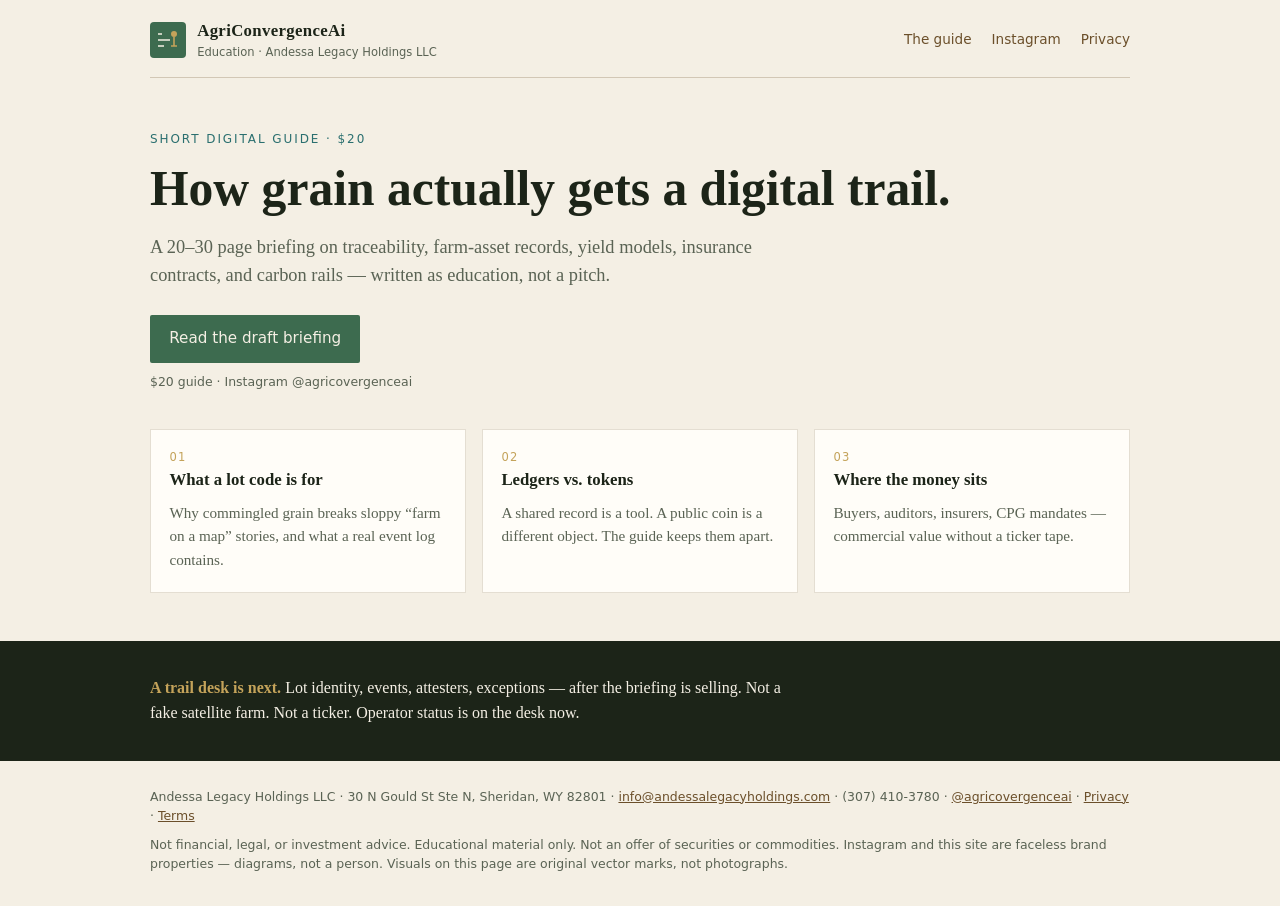
==== index.html @ 02963ac6 "Publish AgriConvergenceAi public site" ====
<!DOCTYPE html>
<html lang="en">
<head>
  <meta charset="utf-8">
  <meta name="viewport" content="width=device-width, initial-scale=1">
  <title>AgriConvergenceAi — a $20 guide to agriculture, AI, and ledgers</title>
  <meta name="description" content="A short educational guide on how AI and digital ledgers show up in agriculture. From Andessa Legacy Holdings LLC.">
  <link rel="stylesheet" href="styles.css">
</head>
<body>
  <div class="wrap">
    <header>
      <a class="brand" href="index.html">
        <svg width="36" height="36" viewBox="0 0 36 36" aria-hidden="true">
          <rect width="36" height="36" rx="4" fill="#3D6B4F"/>
          <path d="M8 24h6M8 18h12M8 12h4" stroke="#F4EFE4" stroke-width="1.6" fill="none"/>
          <circle cx="24" cy="12" r="3" fill="#C4A35A"/>
          <path d="M24 15v9M21 24h6" stroke="#C4A35A" stroke-width="1.6" fill="none"/>
        </svg>
        <div>
          <strong>AgriConvergenceAi</strong>
          <span>Education · Andessa Legacy Holdings LLC</span>
        </div>
      </a>
      <nav>
        <a href="guide.html">The guide</a>
        <a href="https://www.instagram.com/agricovergenceai/">Instagram</a>
        <a href="privacy.html">Privacy</a>
      </nav>
    </header>

    <section class="hero" id="guide">
      <p class="kicker">Short digital guide · $20</p>
      <h1>How grain actually gets a digital trail.</h1>
      <p class="lede">
        A 20–30 page briefing on traceability, farm-asset records, yield models,
        insurance contracts, and carbon rails — written as education, not a pitch.
      </p>
      <a class="cta" href="guide.html">Read the draft briefing</a>
      <span class="cta-note">$20 guide · Instagram @agricovergenceai</span>
    </section>

    <section class="grid">
      <article class="card">
        <div class="num">01</div>
        <h2>What a lot code is for</h2>
        <p>Why commingled grain breaks sloppy “farm on a map” stories, and what a real event log contains.</p>
      </article>
      <article class="card">
        <div class="num">02</div>
        <h2>Ledgers vs. tokens</h2>
        <p>A shared record is a tool. A public coin is a different object. The guide keeps them apart.</p>
      </article>
      <article class="card">
        <div class="num">03</div>
        <h2>Where the money sits</h2>
        <p>Buyers, auditors, insurers, CPG mandates — commercial value without a ticker tape.</p>
      </article>
    </section>
  </div>

  <section class="band" id="buy">
    <div class="wrap">
      <p><strong>A trail desk is next.</strong> Lot identity, events, attesters, exceptions —
      after the briefing is selling. Not a fake satellite farm. Not a ticker.
      Operator status is on the desk now.</p>
    </div>
  </section>

  <footer>
    <div class="wrap">
      Andessa Legacy Holdings LLC · 30 N Gould St Ste N, Sheridan, WY 82801
      · <a href="mailto:info@andessalegacyholdings.com">info@andessalegacyholdings.com</a>
      · (307) 410-3780
      · <a href="https://www.instagram.com/agricovergenceai/">@agricovergenceai</a>
      · <a href="privacy.html">Privacy</a>
      · <a href="terms.html">Terms</a>
      <div class="legal">
        Not financial, legal, or investment advice. Educational material only.
        Not an offer of securities or commodities. Instagram and this site are
        faceless brand properties — diagrams, not a person.
        Visuals on this page are original vector marks, not photographs.
      </div>
    </div>
  </footer>
</body>
</html>
---- styles.css ----
:root {
  --ink: #1c2418;
  --paper: #f4efe4;
  --soil: #6b4f2a;
  --leaf: #3d6b4f;
  --wheat: #c4a35a;
  --circuit: #2a6f6f;
  --muted: #5a6354;
  --max: 980px;
}

* { box-sizing: border-box; }
html, body { margin: 0; padding: 0; }
body {
  font-family: Georgia, "Times New Roman", serif;
  color: var(--ink);
  background: var(--paper);
  line-height: 1.55;
}

.wrap { width: min(var(--max), calc(100% - 2.5rem)); margin: 0 auto; }

header {
  display: flex;
  align-items: center;
  justify-content: space-between;
  padding: 1.1rem 0 1rem;
  border-bottom: 1px solid color-mix(in srgb, var(--soil) 25%, transparent);
}
.brand { display: flex; gap: 0.7rem; align-items: center; text-decoration: none; color: inherit; }
.brand strong { display: block; font-size: 1.05rem; letter-spacing: 0.02em; }
.brand span { display: block; font-size: 0.72rem; color: var(--muted); font-family: system-ui, sans-serif; }
nav a {
  font-family: system-ui, sans-serif;
  font-size: 0.85rem;
  color: var(--soil);
  margin-left: 1rem;
  text-decoration: none;
}
nav a:hover { color: var(--leaf); }

.hero { padding: 3.2rem 0 2.4rem; }
.kicker {
  font-family: system-ui, sans-serif;
  font-size: 0.75rem;
  letter-spacing: 0.16em;
  text-transform: uppercase;
  color: var(--circuit);
  margin: 0 0 0.8rem;
}
h1 {
  font-size: clamp(2rem, 4.5vw, 3.1rem);
  line-height: 1.12;
  margin: 0 0 1rem;
  font-weight: 600;
}
.lede { font-size: 1.15rem; max-width: 40rem; color: var(--muted); margin: 0 0 1.6rem; }

.cta {
  display: inline-block;
  background: var(--leaf);
  color: var(--paper);
  text-decoration: none;
  font-family: system-ui, sans-serif;
  font-size: 0.95rem;
  padding: 0.75rem 1.2rem;
  border-radius: 2px;
}
.cta:hover { background: var(--circuit); }
.cta-note {
  display: block;
  margin-top: 0.55rem;
  font-family: system-ui, sans-serif;
  font-size: 0.78rem;
  color: var(--muted);
}

.grid {
  display: grid;
  grid-template-columns: repeat(3, 1fr);
  gap: 1rem;
  padding: 0 0 3rem;
}
.card {
  background: #fffdf8;
  border: 1px solid color-mix(in srgb, var(--soil) 18%, transparent);
  padding: 1.15rem 1.15rem 1.3rem;
}
.card h2 {
  font-size: 1.05rem;
  margin: 0 0 0.5rem;
}
.card p { margin: 0; font-size: 0.95rem; color: var(--muted); }
.num {
  font-family: system-ui, sans-serif;
  font-size: 0.72rem;
  color: var(--wheat);
  letter-spacing: 0.12em;
}

.band {
  background: var(--ink);
  color: var(--paper);
  padding: 2.2rem 0;
}
.band p { margin: 0; max-width: 40rem; }
.band strong { color: var(--wheat); }

footer {
  padding: 1.6rem 0 2rem;
  font-family: system-ui, sans-serif;
  font-size: 0.78rem;
  color: var(--muted);
}
footer a { color: var(--soil); }
.legal { margin-top: 0.6rem; }

.page { padding: 2.4rem 0 3rem; max-width: 42rem; }
.page h1 { font-size: 2rem; }

.cta.ghost {
  background: transparent;
  color: var(--leaf);
  border: 1px solid var(--leaf);
  margin-left: 0.5rem;
}

.prose { max-width: 42rem; padding: 2rem 0 4rem; }
.prose h1 { font-size: 2rem; }
.prose h2 { font-size: 1.25rem; margin-top: 1.8rem; }
.prose table { width: 100%; border-collapse: collapse; font-size: 0.9rem; margin: 1rem 0; }
.prose th, .prose td { border: 1px solid #ddd4c4; padding: 0.4rem 0.5rem; text-align: left; vertical-align: top; }
.prose .draft { font-family: system-ui, sans-serif; font-size: 0.8rem; color: var(--circuit); }

body.dash {
  background: #12180f;
  color: #e8e4d8;
  font-family: system-ui, sans-serif;
}
body.dash a { color: #c4a35a; }
.dash-grid {
  display: grid;
  grid-template-columns: repeat(auto-fit, minmax(240px, 1fr));
  gap: 0.9rem;
  padding: 1.4rem 0 2.5rem;
}
.dash-card {
  background: #1c2418;
  border: 1px solid #2a6f6f55;
  padding: 1rem 1.1rem 1.15rem;
  border-radius: 4px;
}
.dash-card h2 { font-size: 0.78rem; letter-spacing: 0.12em; text-transform: uppercase; color: #2a6f6f; margin: 0 0 0.45rem; font-weight: 600; }
.dash-card .stat { font-size: 1.35rem; color: #c4a35a; margin: 0 0 0.35rem; }
.dash-card p { margin: 0; font-size: 0.85rem; color: #b7b3a6; line-height: 1.45; }
.pill { display: inline-block; font-size: 0.68rem; letter-spacing: 0.08em; text-transform: uppercase; padding: 0.15rem 0.4rem; border: 1px solid #3d6b4f; color: #9dceaf; margin-bottom: 0.5rem; }
.pill.wait { border-color: #c4a35a; color: #c4a35a; }
.pill.off { border-color: #5a6354; color: #5a6354; }
.future { opacity: 0.55; }

@media (max-width: 720px) {
  .grid { grid-template-columns: 1fr; }
  nav a { margin-left: 0.6rem; font-size: 0.75rem; }
  .cta.ghost { margin-left: 0; margin-top: 0.5rem; display: inline-block; }
}
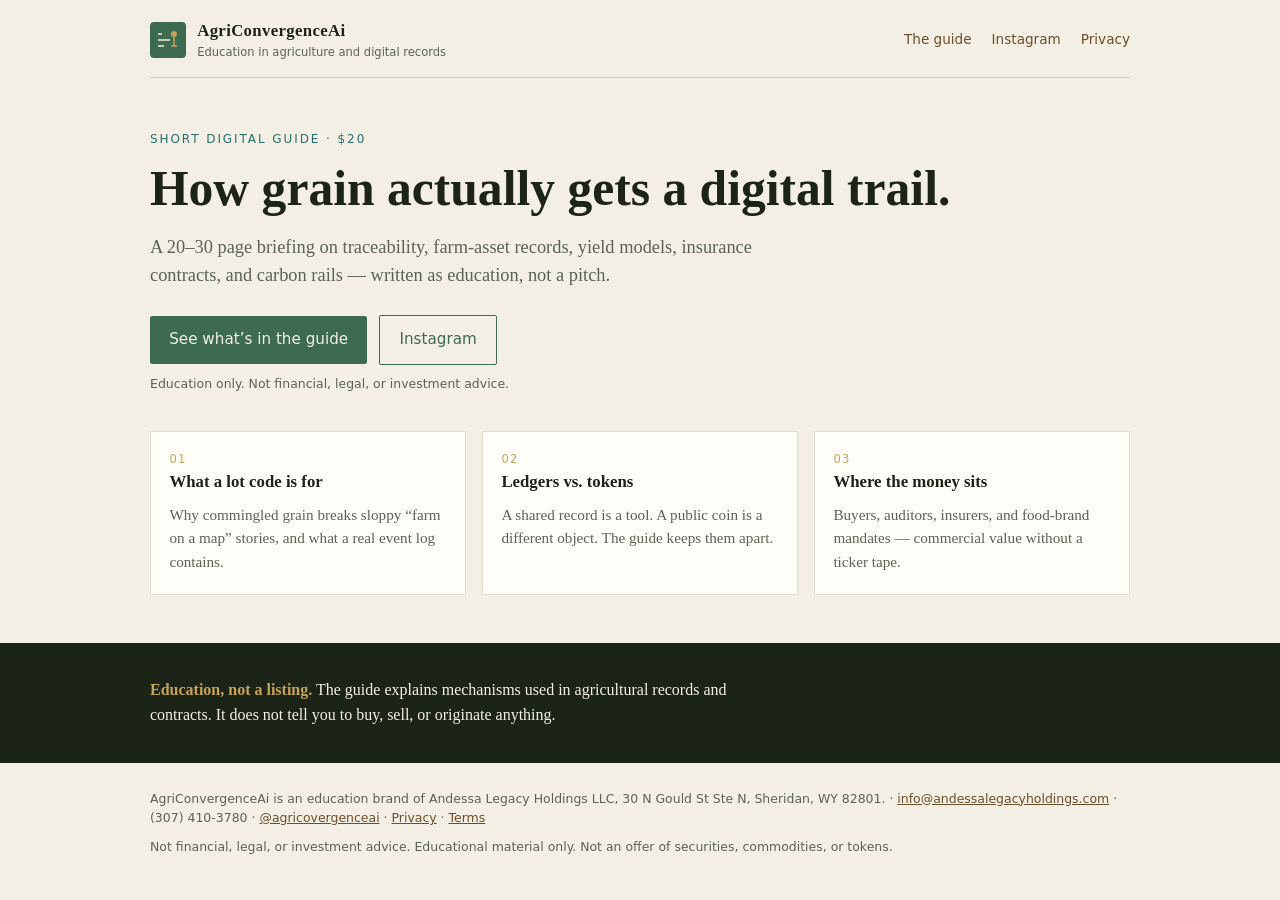
==== commit 82c3fce0: "Make public site customer-facing only. Drop operator desk, draft watermarks, unpaid full briefing, a" ====
--- a/index.html
+++ b/index.html
@@ -4,7 +4,7 @@
   <meta charset="utf-8">
   <meta name="viewport" content="width=device-width, initial-scale=1">
   <title>AgriConvergenceAi — a $20 guide to agriculture, AI, and ledgers</title>
-  <meta name="description" content="A short educational guide on how AI and digital ledgers show up in agriculture. From Andessa Legacy Holdings LLC.">
+  <meta name="description" content="A short educational briefing on how digital trails, records, and models show up in agriculture. Education only — not a pitch.">
   <link rel="stylesheet" href="styles.css">
 </head>
 <body>
@@ -19,7 +19,7 @@
         </svg>
         <div>
           <strong>AgriConvergenceAi</strong>
-          <span>Education · Andessa Legacy Holdings LLC</span>
+          <span>Education in agriculture and digital records</span>
         </div>
       </a>
       <nav>
@@ -29,15 +29,16 @@
       </nav>
     </header>
 
-    <section class="hero" id="guide">
+    <section class="hero">
       <p class="kicker">Short digital guide · $20</p>
       <h1>How grain actually gets a digital trail.</h1>
       <p class="lede">
         A 20–30 page briefing on traceability, farm-asset records, yield models,
         insurance contracts, and carbon rails — written as education, not a pitch.
       </p>
-      <a class="cta" href="guide.html">Read the draft briefing</a>
-      <span class="cta-note">$20 guide · Instagram @agricovergenceai</span>
+      <a class="cta" href="guide.html">See what’s in the guide</a>
+      <a class="cta ghost" href="https://www.instagram.com/agricovergenceai/">Instagram</a>
+      <span class="cta-note">Education only. Not financial, legal, or investment advice.</span>
     </section>
 
     <section class="grid">
@@ -54,22 +55,21 @@
       <article class="card">
         <div class="num">03</div>
         <h2>Where the money sits</h2>
-        <p>Buyers, auditors, insurers, CPG mandates — commercial value without a ticker tape.</p>
+        <p>Buyers, auditors, insurers, and food-brand mandates — commercial value without a ticker tape.</p>
       </article>
     </section>
   </div>
 
-  <section class="band" id="buy">
+  <section class="band">
     <div class="wrap">
-      <p><strong>A trail desk is next.</strong> Lot identity, events, attesters, exceptions —
-      after the briefing is selling. Not a fake satellite farm. Not a ticker.
-      Operator status is on the desk now.</p>
+      <p><strong>Education, not a listing.</strong> The guide explains mechanisms used in agricultural records and contracts. It does not tell you to buy, sell, or originate anything.</p>
     </div>
   </section>
 
   <footer>
     <div class="wrap">
-      Andessa Legacy Holdings LLC · 30 N Gould St Ste N, Sheridan, WY 82801
+      AgriConvergenceAi is an education brand of Andessa Legacy Holdings LLC,
+      30 N Gould St Ste N, Sheridan, WY 82801.
       · <a href="mailto:info@andessalegacyholdings.com">info@andessalegacyholdings.com</a>
       · (307) 410-3780
       · <a href="https://www.instagram.com/agricovergenceai/">@agricovergenceai</a>
@@ -77,9 +77,7 @@
       · <a href="terms.html">Terms</a>
       <div class="legal">
         Not financial, legal, or investment advice. Educational material only.
-        Not an offer of securities or commodities. Instagram and this site are
-        faceless brand properties — diagrams, not a person.
-        Visuals on this page are original vector marks, not photographs.
+        Not an offer of securities, commodities, or tokens.
       </div>
     </div>
   </footer>
--- a/styles.css
+++ b/styles.css
@@ -67,6 +67,12 @@
   border-radius: 2px;
 }
 .cta:hover { background: var(--circuit); }
+.cta.ghost {
+  background: transparent;
+  color: var(--leaf);
+  border: 1px solid var(--leaf);
+  margin-left: 0.5rem;
+}
 .cta-note {
   display: block;
   margin-top: 0.55rem;
@@ -117,46 +123,39 @@
 
 .page { padding: 2.4rem 0 3rem; max-width: 42rem; }
 .page h1 { font-size: 2rem; }
-
-.cta.ghost {
-  background: transparent;
-  color: var(--leaf);
-  border: 1px solid var(--leaf);
-  margin-left: 0.5rem;
+.page h2 { font-size: 1.15rem; margin: 1.6rem 0 0.4rem; }
+.page .lede { margin-bottom: 1.2rem; }
+.fine {
+  font-family: system-ui, sans-serif;
+  font-size: 0.82rem;
+  color: var(--muted);
 }
 
-.prose { max-width: 42rem; padding: 2rem 0 4rem; }
-.prose h1 { font-size: 2rem; }
-.prose h2 { font-size: 1.25rem; margin-top: 1.8rem; }
-.prose table { width: 100%; border-collapse: collapse; font-size: 0.9rem; margin: 1rem 0; }
-.prose th, .prose td { border: 1px solid #ddd4c4; padding: 0.4rem 0.5rem; text-align: left; vertical-align: top; }
-.prose .draft { font-family: system-ui, sans-serif; font-size: 0.8rem; color: var(--circuit); }
-
-body.dash {
-  background: #12180f;
-  color: #e8e4d8;
+.chapters {
+  list-style: none;
+  padding: 0;
+  margin: 0 0 2rem;
+  counter-reset: ch;
+}
+.chapters li {
+  counter-increment: ch;
+  background: #fffdf8;
+  border: 1px solid color-mix(in srgb, var(--soil) 18%, transparent);
+  padding: 1rem 1.1rem 1.1rem;
+  margin: 0 0 0.7rem;
+}
+.chapters h2 {
+  font-size: 1.05rem;
+  margin: 0 0 0.35rem;
+}
+.chapters h2::before {
+  content: counter(ch, decimal-leading-zero) "  ";
   font-family: system-ui, sans-serif;
+  font-size: 0.72rem;
+  letter-spacing: 0.12em;
+  color: var(--wheat);
 }
-body.dash a { color: #c4a35a; }
-.dash-grid {
-  display: grid;
-  grid-template-columns: repeat(auto-fit, minmax(240px, 1fr));
-  gap: 0.9rem;
-  padding: 1.4rem 0 2.5rem;
-}
-.dash-card {
-  background: #1c2418;
-  border: 1px solid #2a6f6f55;
-  padding: 1rem 1.1rem 1.15rem;
-  border-radius: 4px;
-}
-.dash-card h2 { font-size: 0.78rem; letter-spacing: 0.12em; text-transform: uppercase; color: #2a6f6f; margin: 0 0 0.45rem; font-weight: 600; }
-.dash-card .stat { font-size: 1.35rem; color: #c4a35a; margin: 0 0 0.35rem; }
-.dash-card p { margin: 0; font-size: 0.85rem; color: #b7b3a6; line-height: 1.45; }
-.pill { display: inline-block; font-size: 0.68rem; letter-spacing: 0.08em; text-transform: uppercase; padding: 0.15rem 0.4rem; border: 1px solid #3d6b4f; color: #9dceaf; margin-bottom: 0.5rem; }
-.pill.wait { border-color: #c4a35a; color: #c4a35a; }
-.pill.off { border-color: #5a6354; color: #5a6354; }
-.future { opacity: 0.55; }
+.chapters p { margin: 0; color: var(--muted); font-size: 0.95rem; }
 
 @media (max-width: 720px) {
   .grid { grid-template-columns: 1fr; }
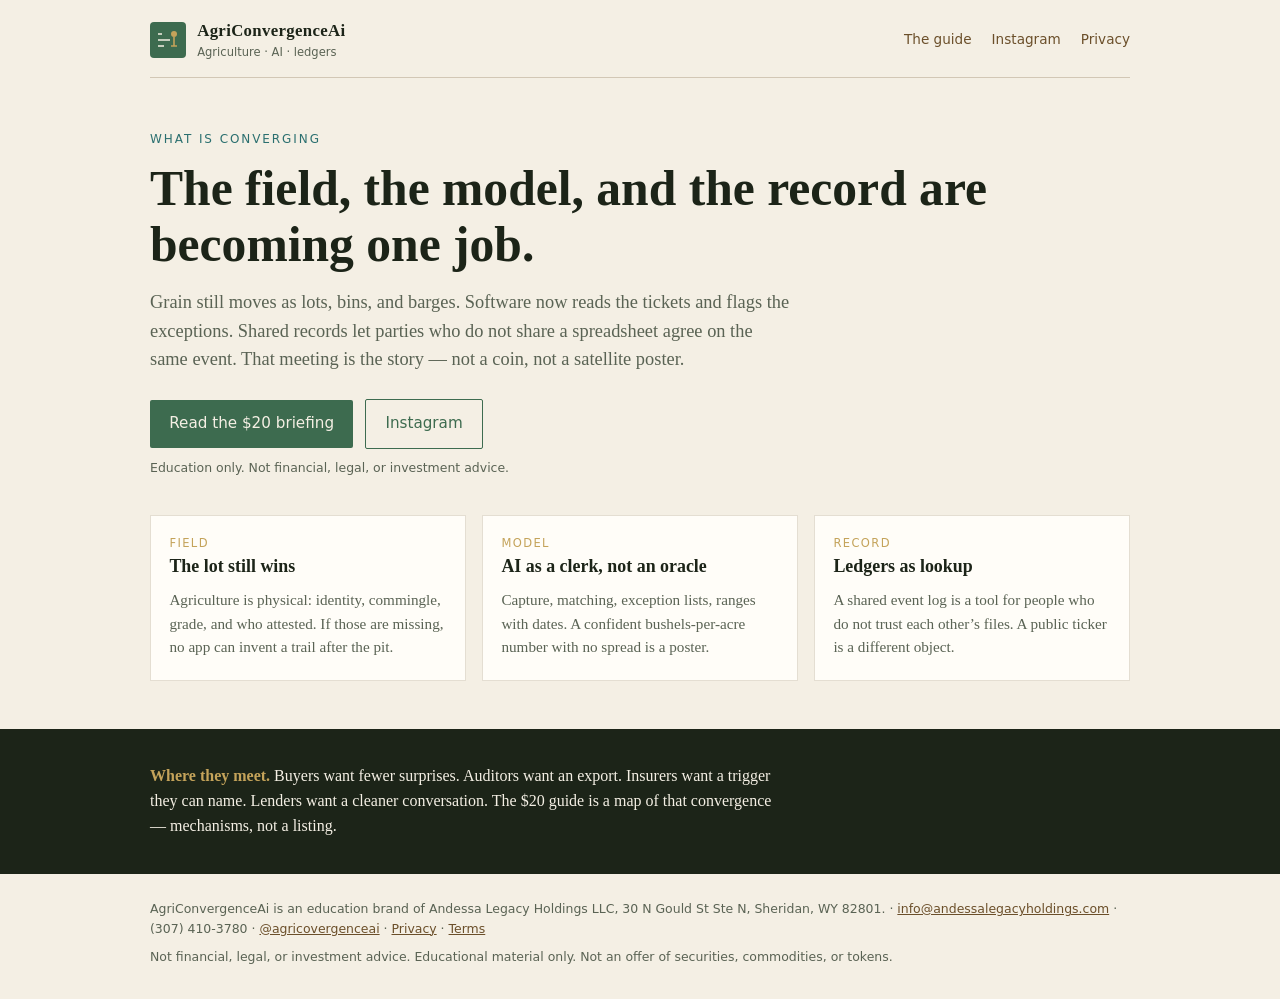
==== commit 4619b819: "Homepage is the convergence: field, model, record." ====
--- a/index.html
+++ b/index.html
@@ -3,8 +3,8 @@
 <head>
   <meta charset="utf-8">
   <meta name="viewport" content="width=device-width, initial-scale=1">
-  <title>AgriConvergenceAi — a $20 guide to agriculture, AI, and ledgers</title>
-  <meta name="description" content="A short educational briefing on how digital trails, records, and models show up in agriculture. Education only — not a pitch.">
+  <title>AgriConvergenceAi — where agriculture, AI, and ledgers meet</title>
+  <meta name="description" content="Three systems are meeting in agriculture: the physical lot, the model that reads it, and the shared record. Education only — not a pitch.">
   <link rel="stylesheet" href="styles.css">
 </head>
 <body>
@@ -19,7 +19,7 @@
         </svg>
         <div>
           <strong>AgriConvergenceAi</strong>
-          <span>Education in agriculture and digital records</span>
+          <span>Agriculture · AI · ledgers</span>
         </div>
       </a>
       <nav>
@@ -30,39 +30,41 @@
     </header>
 
     <section class="hero">
-      <p class="kicker">Short digital guide · $20</p>
-      <h1>How grain actually gets a digital trail.</h1>
+      <p class="kicker">What is converging</p>
+      <h1>The field, the model, and the record are becoming one job.</h1>
       <p class="lede">
-        A 20–30 page briefing on traceability, farm-asset records, yield models,
-        insurance contracts, and carbon rails — written as education, not a pitch.
+        Grain still moves as lots, bins, and barges. Software now reads the tickets
+        and flags the exceptions. Shared records let parties who do not share a
+        spreadsheet agree on the same event. That meeting is the story — not a coin,
+        not a satellite poster.
       </p>
-      <a class="cta" href="guide.html">See what’s in the guide</a>
+      <a class="cta" href="guide.html">Read the $20 briefing</a>
       <a class="cta ghost" href="https://www.instagram.com/agricovergenceai/">Instagram</a>
       <span class="cta-note">Education only. Not financial, legal, or investment advice.</span>
     </section>
 
-    <section class="grid">
+    <section class="grid trio" aria-label="The three systems">
       <article class="card">
-        <div class="num">01</div>
-        <h2>What a lot code is for</h2>
-        <p>Why commingled grain breaks sloppy “farm on a map” stories, and what a real event log contains.</p>
+        <div class="num">Field</div>
+        <h2>The lot still wins</h2>
+        <p>Agriculture is physical: identity, commingle, grade, and who attested. If those are missing, no app can invent a trail after the pit.</p>
       </article>
       <article class="card">
-        <div class="num">02</div>
-        <h2>Ledgers vs. tokens</h2>
-        <p>A shared record is a tool. A public coin is a different object. The guide keeps them apart.</p>
+        <div class="num">Model</div>
+        <h2>AI as a clerk, not an oracle</h2>
+        <p>Capture, matching, exception lists, ranges with dates. A confident bushels-per-acre number with no spread is a poster.</p>
       </article>
       <article class="card">
-        <div class="num">03</div>
-        <h2>Where the money sits</h2>
-        <p>Buyers, auditors, insurers, and food-brand mandates — commercial value without a ticker tape.</p>
+        <div class="num">Record</div>
+        <h2>Ledgers as lookup</h2>
+        <p>A shared event log is a tool for people who do not trust each other’s files. A public ticker is a different object.</p>
       </article>
     </section>
   </div>
 
   <section class="band">
     <div class="wrap">
-      <p><strong>Education, not a listing.</strong> The guide explains mechanisms used in agricultural records and contracts. It does not tell you to buy, sell, or originate anything.</p>
+      <p><strong>Where they meet.</strong> Buyers want fewer surprises. Auditors want an export. Insurers want a trigger they can name. Lenders want a cleaner conversation. The $20 guide is a map of that convergence — mechanisms, not a listing.</p>
     </div>
   </section>
 
--- a/styles.css
+++ b/styles.css
@@ -102,7 +102,9 @@
   font-size: 0.72rem;
   color: var(--wheat);
   letter-spacing: 0.12em;
+  text-transform: uppercase;
 }
+.trio .card h2 { font-size: 1.12rem; }
 
 .band {
   background: var(--ink);
